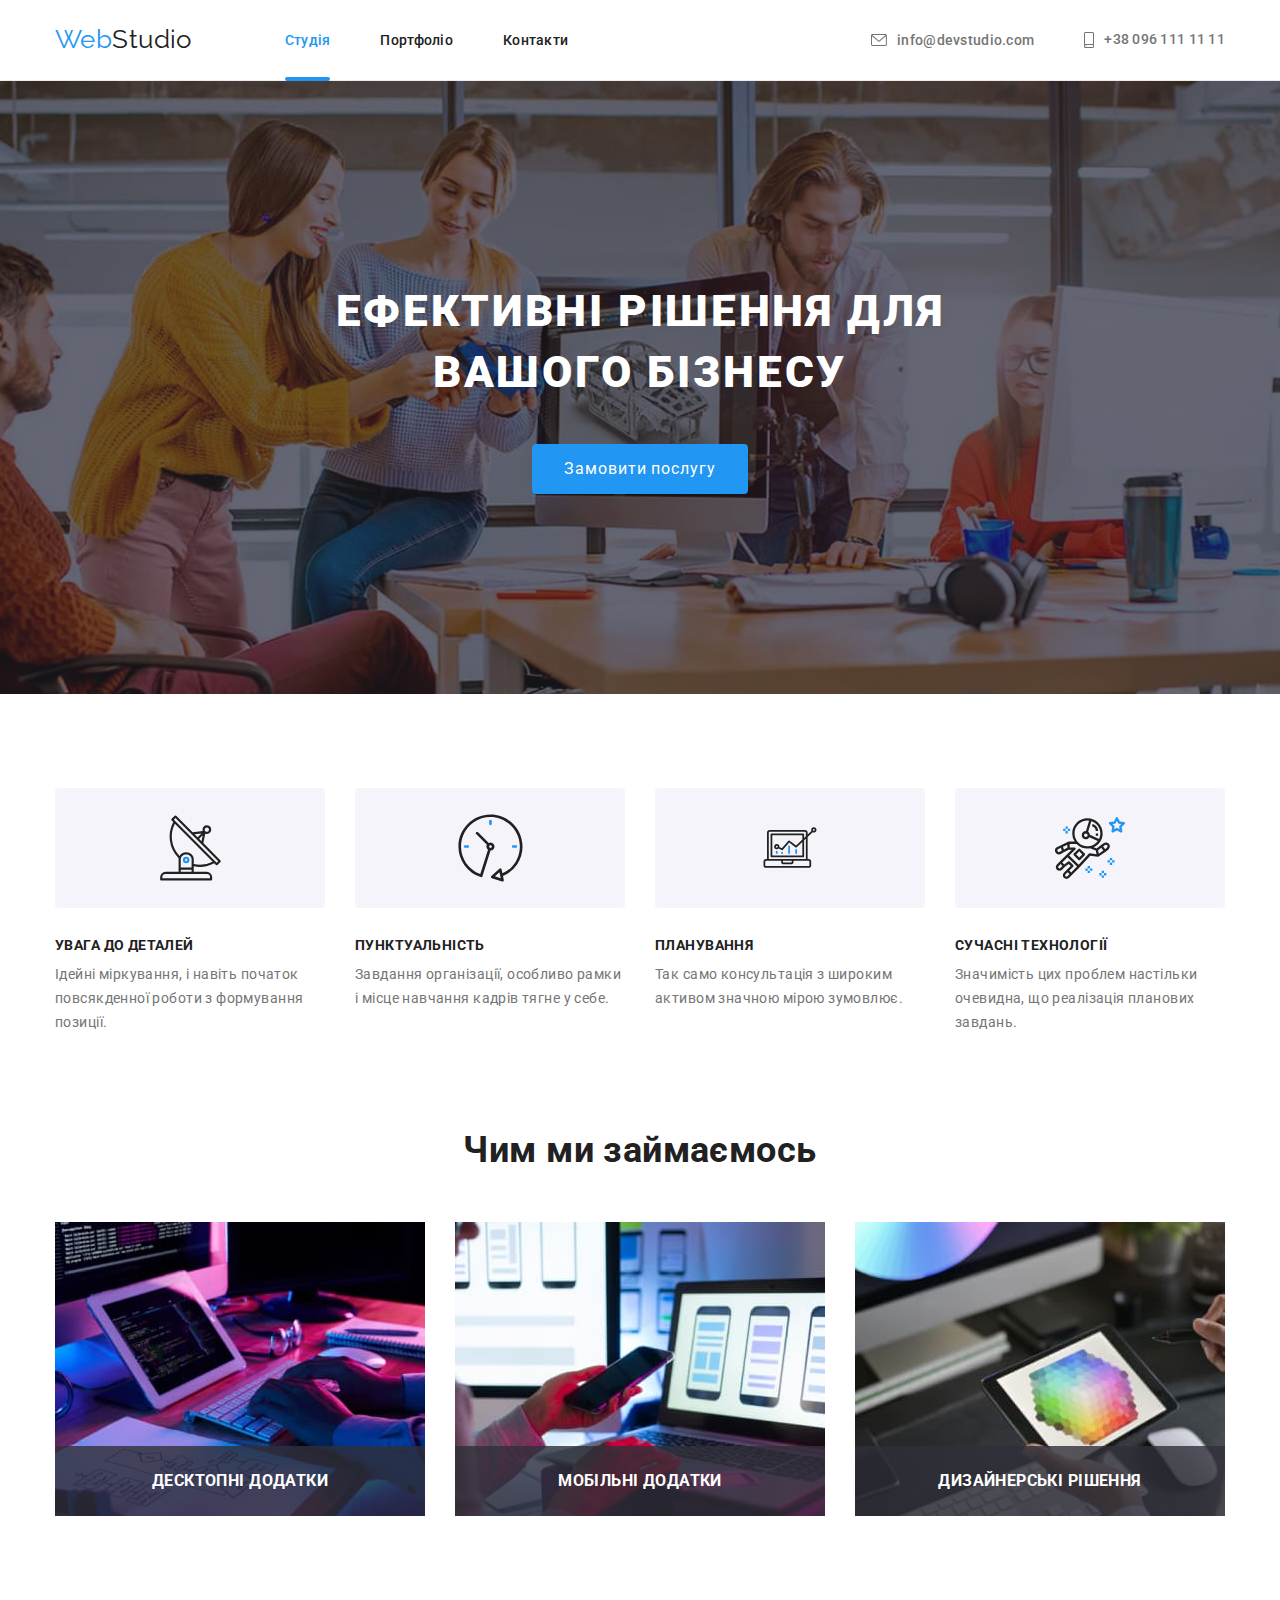
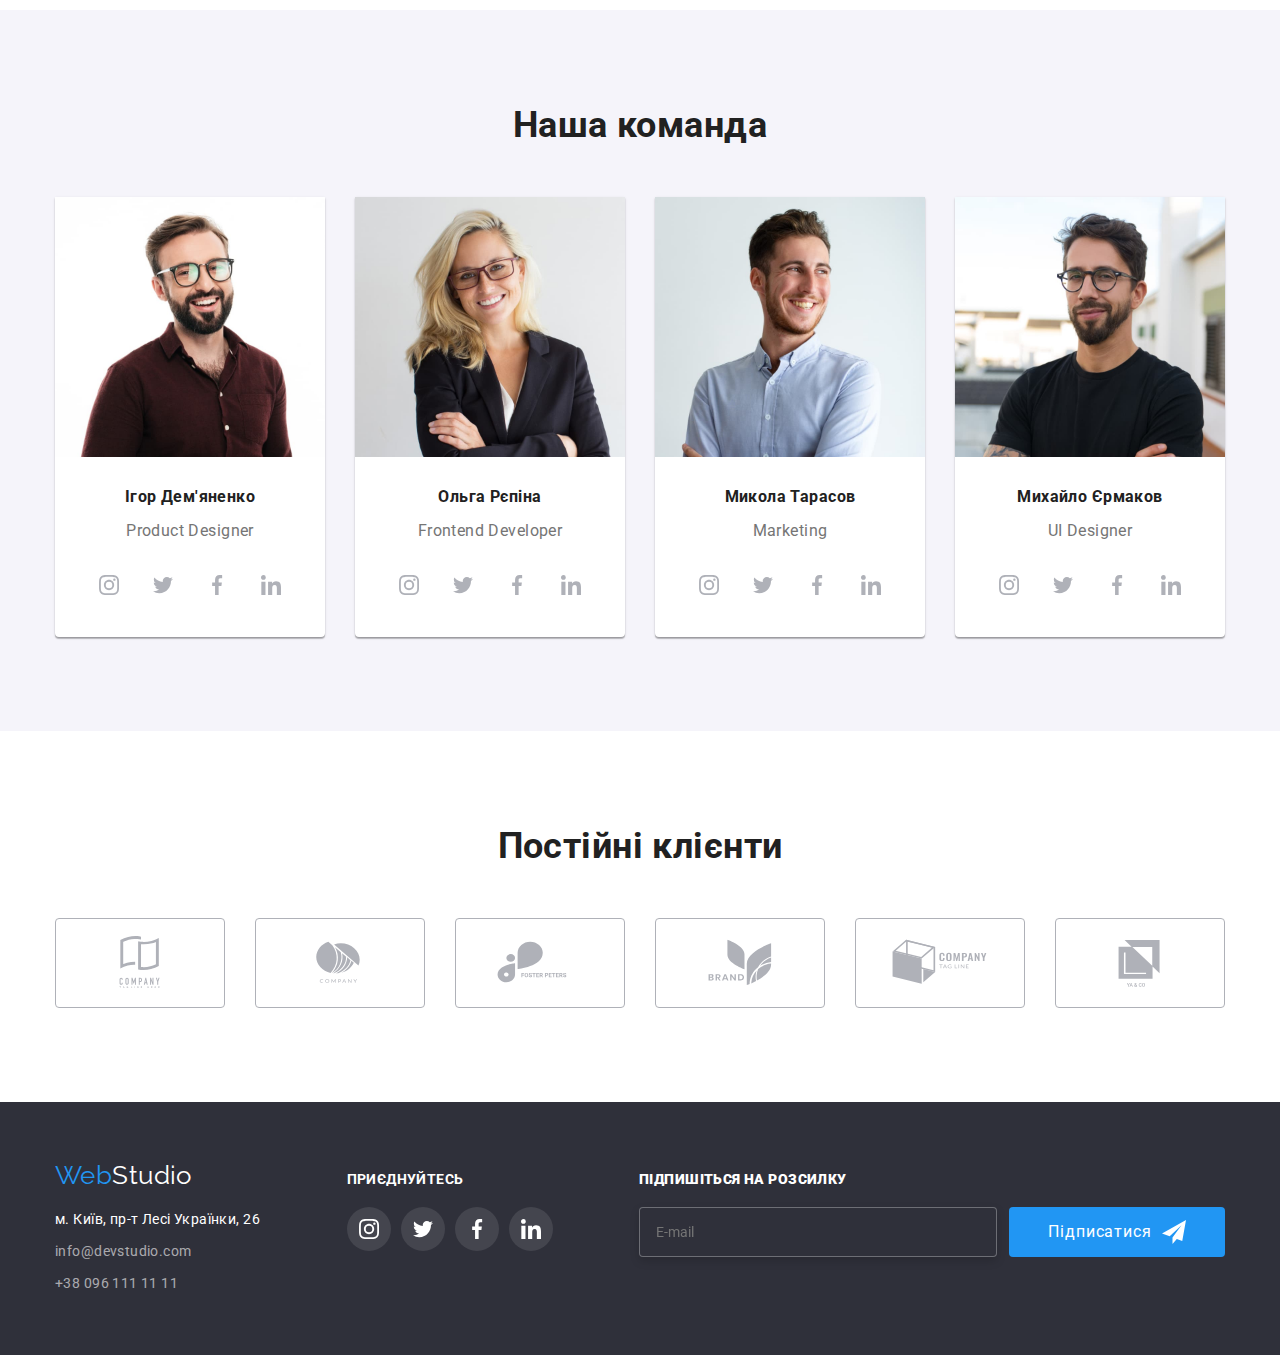
==== index.html @ 9da2e952 "Initial commit" ====
<!DOCTYPE html>
<html lang="uk">
  <head>
    <meta charset="UTF-8" />
    <meta http-equiv="X-UA-Compatible" content="IE=edge" />
    <meta name="viewport" content="width=device-width, initial-scale=1.0" />
    <title>WebStudio</title>
    <link
      rel="stylesheet"
      href="https://fonts.googleapis.com/css2?family=Raleway:wght@700&family=Roboto:wght@400;500;700;900&display=swap"
    />
    <link
      rel="stylesheet"
      href="https://cdnjs.cloudflare.com/ajax/libs/modern-normalize/1.0.0/modern-normalize.min.css"
    />
    <link rel="stylesheet" href="./css/styles.css" />
  </head>
  <body>
    <header>
      <div class="container header-container">
        <a class="link" href="/"><span>Web</span>Studio</a>
        <nav class="nav">
          <ul class="main-list">
            <li class="list-item"><a class="header-nav-link nav active" href="./index.html">Студія</a></li>
            <li class="list-item"><a class="header-nav-link " href="./portfolio.html">Портфоліо</a></li>
            <li class="list-item"><a class="header-nav-link" href="">Контакти</a></li>
          </ul>
        </nav>
        <ul class="list-address">
          <li class="list-item">
            <a class="icon-contacts" href="mailto:info@devstudio.com">
              <svg class=" icon-tap" width="16" height="12" >
              <use href="./images/icons.svg#envelope"></use></svg>info@devstudio.com
            </a>
          </li>
          <li class="list-item">
            <a class="icon-contacts" href="tel:+380961111111">
                <svg class="icon-tap" width="10" height="16">
                <use href="./images/icons.svg#smartphone">
                </use>
              </svg>+38 096 111 11 11</a>
          </li>
        </ul>
      </div>
    </header>
    <main>
      <!-- шапка cap-->
      <section class="hero section" >
        <div class="container">
          <h1 class="hero-cap">Ефективні рішення для вашого бізнесу</h1>
          <button class="buttom-cap" type="button" data-modal-open >Замовити послугу</button>
        </div> 
         
      </section>
      <!-- вміння skill-->
      <section class="section">
        <div class="container">
          <h2 hidden class="visually-hidden">вміння</h2>
          <ul class="skill">
            <li class="list-skill">
              <div class="skill-list">
                <svg class="skill-icon" width="65" height="70">
                 <use href="./images/icons.svg#antenna">
                 </use>
               </svg>
             </div>
              <h3>УВАГА ДО ДЕТАЛЕЙ</h3>
              <p>Ідейні міркування, і навіть початок повсякденної роботи з формування позиції.</p>
            </li>
            <li class="list-skill">
              <div class="skill-list"><svg class="skill-icon" width="67" height="70">
                <use href="./images/icons.svg#clock">
                </use>
              </svg></div>
              <h3>ПУНКТУАЛЬНІСТЬ</h3>
              <p>Завдання організації, особливо рамки і місце навчання кадрів тягне у себе.</p>
            </li>
            <li class="list-skill">
              <div class="skill-list"><svg class="skill-icon" width="70" height="53">
                <use href="./images/icons.svg#diagram">
                </use>
              </svg></div>
              <h3>ПЛАНУВАННЯ</h3>
              <p>Так само консультація з широким активом значною мірою зумовлює.</p>
            </li>
            <li class="list-skill">
              <div class="skill-list"><svg class="skill-icon" width="70" height="70">
                <use href="./images/icons.svg#astronaut">
                </use>
              </svg></div>
              <h3>СУЧАСНІ ТЕХНОЛОГІЇ</h3>

              <p>Значимість цих проблем настільки очевидна, що реалізація планових завдань.</p>
            </li>
          </ul>
        </div>
      </section>
      <!-- Чим ми займаємось work-->
      <section class="section-work section">
        <div class="container">
          <h2 class="section-title">Чим ми займаємось</h2>
          <ul class="list-work">
            <li class="list-item">
              <div class="rute">
                <img class="img"
               src="./images/about-us/image-2.jpg" 
               width="370" height="294" 
               alt="Робочий стіл" />
              <div class="name">
                <h3>Десктопні Додатки</h3>
              </div>
              </div>
            </li>
            <li class="list-item">
              <div class="rute">
                <img class="img" 
                src="./images/about-us/image-1.jpg" 
                width="370" height="294" 
                alt="Створення макету за ноутбуком" />
                <div class="name">
                  <h3>мобільні Додатки</h3>
                </div>
              </div>
            </li>
            <li class="list-item">
              <div class="rute">
               <img
                class="img"
                src="./images/about-us/image-3.jpg"
                width="370"
                height="294"
                alt="Малювання на планшеті"
               />
              <div class="name">
                <h3>дизайнерські рішення</h3>
              </div>
              </div>
            </li>
          </ul>
        </div>
      </section>
      <!-- команда igor olga mikola mikhailo-->
      <section class="section-team section">
        <div class="container">
          <h2 class="section-title">Наша команда</h2>
          <ul class="list-team">
            <li class="list-name">
              <img class="img" src="./images/team/image-4.jpg" width="270" height="260" alt="продукт дизайнер" />
              <h3>Ігор Дем'яненко</h3>
              <p>Product Designer</p>
              <ul class="social-team">
                <li class="social-item">
                  <a class="social-link" href="https://instagram.com/" target="_blank" rel="noopener noreferrer" aria-label="instagram">
                    <svg class="social-icon" width="20" height="20">
                      <use href="./images/icons.svg#instagram">
                      </use>
                   </svg>
                </a>
               </li>
               <li class="social-item">
                  <a  class="social-link" href="https://twitter.com/" target="_blank" rel="noopener noreferrer" aria-label="twitter">
                    <svg class="social-icon" width="20" height="20">
                      <use href="./images/icons.svg#twitter">
                      </use>
                   </svg>
                </a>
               </li>
               <li class="social-item">
                  <a  class="social-link" href="https://www.facebook.com/" target="_blank" rel="noopener noreferrer" aria-label="facebook">
                    <svg class="social-icon" width="20" height="20">
                      <use href="./images/icons.svg#facebook">
                      </use>
                   </svg>
                </a>
               </li>
               <li class="social-item">
                  <a  class="social-link" href="https://www.linkedin.com/" target="_blank" rel="noopener noreferrer" aria-label="linkedin">
                    <svg class="social-icon" width="20" height="20">
                      <use href="./images/icons.svg#linkedin">
                      </use>
                   </svg>
                </a>
               </li> 
              </ul>
            </li>
            <li class="list-name">
              <img class="img" src="./images/team/image-5.jpg" width="270" height="260" alt="програміст" />
              <h3>Ольга Рєпіна</h3>
              <p>Frontend Developer</p>
              <ul class="social-team">
                <li class="social-item">
                  <a class="social-link" href="https://instagram.com/" target="_blank" rel="noopener noreferrer" aria-label="instagram">
                    <svg class="social-icon" width="20" height="20">
                      <use href="./images/icons.svg#instagram">
                      </use>
                   </svg>
                </a>
               </li>
               <li class="social-item">
                  <a  class="social-link" href="https://twitter.com/" target="_blank" rel="noopener noreferrer" aria-label="instagram">
                    <svg class="social-icon" width="20" height="20">
                      <use href="./images/icons.svg#twitter">
                      </use>
                   </svg>
                </a>
               </li>
               <li class="social-item">
                  <a  class="social-link" href="https://www.facebook.com/" target="_blank" rel="noopener noreferrer" aria-label="instagram">
                    <svg class="social-icon" width="20" height="20">
                      <use href="./images/icons.svg#facebook">
                      </use>
                   </svg>
                </a>
               </li>
               <li class="social-item">
                  <a  class="social-link" href="https://www.linkedin.com/" target="_blank" rel="noopener noreferrer" aria-label="instagram">
                    <svg class="social-icon" width="20" height="20">
                      <use href="./images/icons.svg#linkedin">
                      </use>
                   </svg>
                </a>
               </li> 
              </ul>
            </li>
            <li class="list-name">
              <img class="img" src="./images/team/image-6.jpg" width="270" height="260" alt="маркетолог" />
              <h3>Микола Тарасов</h3>
              <p>Marketing</p>
              <ul class="social-team">
                <li class="social-item">
                  <a class="social-link" href="https://instagram.com/" target="_blank" rel="noopener noreferrer" aria-label="instagram">
                    <svg class="social-icon" width="20" height="20">
                      <use href="./images/icons.svg#instagram">
                      </use>
                   </svg>
                </a>
               </li>
               <li class="social-item">
                  <a  class="social-link" href="https://twitter.com/" target="_blank" rel="noopener noreferrer" aria-label="instagram">
                    <svg class="social-icon" width="20" height="20">
                      <use href="./images/icons.svg#twitter">
                      </use>
                   </svg>
                </a>
               </li>
               <li class="social-item">
                  <a  class="social-link" href="https://www.facebook.com/" target="_blank" rel="noopener noreferrer" aria-label="instagram">
                    <svg class="social-icon" width="20" height="20">
                      <use href="./images/icons.svg#facebook">
                      </use>
                   </svg>
                </a>
               </li>
               <li class="social-item">
                  <a  class="social-link" href="https://www.linkedin.com/" target="_blank" rel="noopener noreferrer" aria-label="instagram">
                    <svg class="social-icon" width="20" height="20">
                      <use href="./images/icons.svg#linkedin">
                      </use>
                   </svg>
                </a>
               </li> 
              </ul>
            </li>
            <li class="list-name">
              <img class="img" src="./images/team/image-7.jpg" width="270" height="260" alt="дизайнер" />
              <h3>Михайло Єрмаков</h3>
              <p>UI Designer</p>
              <ul class="social-team">
                <li class="social-item">
                  <a class="social-link" href="https://instagram.com/" target="_blank" rel="noopener noreferrer" aria-label="instagram">
                    <svg class="social-icon" width="20" height="20">
                      <use href="./images/icons.svg#instagram">
                      </use>
                   </svg>
                </a>
               </li>
               <li class="social-item">
                  <a  class="social-link" href="https://twitter.com/" target="_blank" rel="noopener noreferrer" aria-label="instagram">
                    <svg class="social-icon" width="20" height="20">
                      <use href="./images/icons.svg#twitter">
                      </use>
                   </svg>
                </a>
               </li>
               <li class="social-item">
                  <a  class="social-link" href="https://www.facebook.com/" target="_blank" rel="noopener noreferrer" aria-label="instagram">
                    <svg class="social-icon" width="20" height="20">
                      <use href="./images/icons.svg#facebook">
                      </use>
                   </svg>
                </a>
               </li>
               <li class="social-item">
                  <a class="social-link" href="https://www.linkedin.com/" target="_blank" rel="noopener noreferrer" aria-label="instagram">
                    <svg class="social-icon" width="20" height="20">
                      <use href="./images/icons.svg#linkedin">
                      </use>
                   </svg>
                </a>
               </li> 
              </ul>
            </li>
          </ul>
        </div>
      </section>
      <!-- постійні клієнти-->
      <section class="clients section">
        <div class="container ">
          <h2 class="section-title">Постійні клієнти</h2>
          <ul class="clients-item">
            <li class="clients-list">
              <a class="clients-link" href="" target="_blank" rel="noopener noreferrer" aria-label="">
                <svg class="clients-icon" width="120" height="60">
                <use  href="./images/icons.svg#logo-1">
                </use>
              </svg></a>
          </li>
            <li class="clients-list">
              <a class="clients-link " href="" target="_blank" rel="noopener noreferrer" aria-label="">
                <svg class="clients-icon" width="120" height="60">
                <use href="./images/icons.svg#logo-2">
                </use>
              </svg></a>
                  </li>
            <li class="clients-list">
              <a class="clients-link" href="" target="_blank" rel="noopener noreferrer" aria-label="">
                <svg class="clients-icon" width="120" height="60">
                <use href="./images/icons.svg#logo-3">
                </use>
              </svg></a>
                  </li>
            <li class="clients-list">
              <a class="clients-link" href="" target="_blank" rel="noopener noreferrer" aria-label="">
                <svg class="clients-icon" width="120" height="60">
                <use href="./images/icons.svg#logo-4">
                </use>
              </svg></a>
                  </li>
            <li class="clients-list">
              <a class="clients-link" href="" target="_blank" rel="noopener noreferrer" aria-label="">
                <svg class="clients-icon" width="120" height="60">
                <use href="./images/icons.svg#logo-5">
                </use>
              </svg></a>
                  </li>
            <li class="clients-list">
              <a class="clients-link" href="" target="_blank" rel="noopener noreferrer" aria-label="">
                <svg class="clients-icon" width="120" height="60">
                      <use href="./images/icons.svg#logo-6">
                      </use>
                   </svg>
                </a>
                  </li>
          </ul>
        </div>
      </section>
    </main>
    <footer class="footer">
      <div class="container">
        <div class="footer-container">
        <div>
        <a href="./index.html"><span>Web</span>Studio</a>
        <address class="link-address">
          <div class="socaial-footer">
          <ul class="list-contacts"><!--webstudio-->
            <li class="list-item">
              <a class="link" href="https://goo.gl/maps/d5CcS2hFM6yTFQRFA" target="_blank" rel="noopener no referre">
                м. Київ, пр-т Лесі Українки, 26
              </a>
            </li>
            <li class="list-item">
              <a class="link-address" href="mailto:info@devstudio.com">info@devstudio.com</a>
            </li>
            <li class="list-item">
              <a class="link-address" href="tel:+380961111111">+38 096 111 11 11</a>
            </li>
          </ul>
          </div>
        </address>
      </div>
      <div>
       <h2>приєднуйтесь</h2>
      <div class="socaial-footer">
        <ul class="social-footer">
          <li class="social-item">
            <a class="footer-link" href="https://instagram.com/" target="_blank" rel="noopener noreferrer"
              aria-label="instagram">
              <svg class="social-icon" width="20" height="20">
                <use href="./images/icons.svg#instagram">
                </use>
              </svg>
            </a>
          </li>
          <li class="social-item">
            <a class="footer-link" href="https://twitter.com/" target="_blank" rel="noopener noreferrer" aria-label="twitter">
              <svg class="social-icon" width="20" height="20">
                <use href="./images/icons.svg#twitter">
                </use>
              </svg>
            </a>
          </li>
          <li class="social-item">
            <a class="footer-link" href="https://www.facebook.com/" target="_blank" rel="noopener noreferrer"
              aria-label="facebook">
              <svg class="social-icon" width="20" height="20">
                <use href="./images/icons.svg#facebook">
                </use>
              </svg>
            </a>
          </li>
          <li class="social-item">
            <a class="footer-link" href="https://www.linkedin.com/" target="_blank" rel="noopener noreferrer"
              aria-label="linkedin">
              <svg class="social-icon" width="20" height="20">
                <use href="./images/icons.svg#linkedin">
                </use>
              </svg>
            </a>
          </li>
        </ul>
      </div>
    </div>
    <div>
      
      <form name="form" autocomplete="on" >
        <label  class="footer-email" for="footer-email">
          <strong>Підпишіться на розсилку</strong>
        </label>
        <div class="add-email">
              <input class="footer-label" type="email" name="email" id="footer-email" placeholder="E-mail"  />

          <div>
            <button class="tg-btn" type="submit">Підписатися
              <svg class="" width="24" height="24">
                <use href="./images/icons.svg#icon-telegram">
                </use>
              </svg>
            </button>
          </div>
        </div>
      </form>
    
    </div>
        </div>
      </div>
 </footer>

  <!-- модальне вікно  -->


<div class="backdrop is-hidden" data-modal>
  <div class="modal ">
    <button class="btn-close" type="button" data-modal-close>
      <svg width="11" height="11">
        <use href="./images/icons.svg#icon-x "></use>
      </svg>
    </button>
    <form class="reg-form" name="reg-form" autocomplete="off" >
      <strong class="strong-title">Залиште свої дані, ми вам передзвонимо</strong>
        <div class="label-contacts">
          <label for="name">
            <span class="strong-list">Iмʼя</span>
          </label>
          <input class="input" type="text" id="name" name="user-name">
          <svg class="form-icon" width="18" height="18">
            <use href="./images/icons.svg#icon-name">
            </use>
          </svg>
        </div>
        <div class="label-contacts">
          <label for="tel">
            <span class="strong-list">Телефон</span>
          </label>
          <input class="input" type="tel" id="tel" name="user-tel">
          <svg class="form-icon" width="18" height="18">
            <use href="./images/icons.svg#icon-phone">
            </use>
          </svg>
        </div>
        <div class="label-contacts">
          <label for="email">
            <span class="strong-list">Пошта</span>
          </label>
          <div class="form-contacts">
          </div>
          <input class="input" type="email" id="email" name="user-email">
          <svg class="form-icon" width="18" height="18">
            <use href="./images/icons.svg#icon-mail">
            </use>
          </svg>
        </div>
        <div class="label-contacts textarea-contacts ">
          <label for="comment">
            <span class="strong-list">Коментар</span>
          </label>
          <textarea class="textarea" name="comment " id="comment" cols="30" rows="10"
            placeholder="Введіть текст"></textarea>
        </div>
      <label class="licence">
        <input class="aggre-licence visually-hidden " type="checkbox" name="licence">
          <svg class="icon-licence" width="16" height="15">
            <use class="icon-unchecked" href="./images/icons.svg#icon-unchecked"></use>
            <use class="icon-checked" href="./images/icons.svg#icon-checked"></use>
          </svg>
        <strong class="strong-licence">
          Погоджуюся з розсилкою та приймаю
          <a class="link" href="" rel="_blank">Умови договору</a>
        </strong>
      </label>

      <div class="send-btn">
        <button class="modal-btn" type="submit">Відправити</button>
      </div>

    </form>
  </div>
</div>
 <script src="./js/modal.js"></script>
</body>
</html>
---- css/styles.css ----
:root {
  --text: #212121;
  --background: #ffffff;
  --color-p: #757575;
  --color-but: #2196f3;
  --color-but: #2196f3;
  --active-but: #188ce8;
  --icon-color: #afb1b8;
  --bg-svg: #F5F4FA;
  --bg-color-90:rgba(33, 150, 243, 90%);
  --bg-backdrop:#0000001A;
  --timing-function: cubic-bezier(0.4, 0, 0.2, 1);
  --input-border:#21212133;
  --color-textarea:rgba(117, 117, 117, 0.5);

}
body {
  color: var(--text);
  background-color: var(--background);
  font-family: "roboto";
  letter-spacing: 0.03em;
  font-size: 14px;
}
.visually-hidden {
  position: absolute;
  width: 1px;
  height: 1px;
  margin: -1px;
  border: 0;
  padding: 0;
  white-space: nowrap;
  clip-path: inset(100%);
  clip: rect(0 0 0 0);
  overflow: hidden;
}
header {
  border-bottom: 1px solid #ececec;
}
.header-container {
  display: flex;
  align-items: center;
}
.header-nav-link {
  display: block;
  padding-top: 28px;
  padding-bottom: 28px;
  
}
span {
  color: var(--color-but);
}
img {
  display: block;
  max-width: 100%;
  height: auto;
}
ul {
  list-style-type: none;
  margin: 0;
  padding: 0;
}
a {
  text-decoration: none;
}
p {
  color: var(--color-p);
}
h1,
h2,
h3,
h4,
h5,
h6,
p {
  margin: 0;
}
.footer {
  background-color: #2f303a;
  color: var(--background);
  padding-top: 60px;
  padding-bottom: 60px;
}
.footer h2 {
  font-weight: 700;
  font-style: normal;
  font-size: 14px;
  line-height: 16px;
  letter-spacing: 0.03em;
  text-transform: uppercase;
  margin-bottom: 20px;
}
footer [href="./index.html"] {
  display: block;
  color: var(--background);
  font-size: 26px;
  line-height: 1;
  font-family: "raleway";
  margin-bottom: 20px;
}
footer [href="mailto:info@devstudio.com"],
[href="tel:+380961111111"] {
  font-style: normal;
  line-height: 1.7;
  color: #ffffff99;
  transition-timing-function: var(--timing-function);
  transition-duration: 250ms;
  transition-property: color;
}
footer [href="https://goo.gl/maps/d5CcS2hFM6yTFQRFA"]
{
  font-style: normal;
  line-height: 1.7;
  color: var(--background);
}
.footer-link {
  display: flex;
  fill: var(--background);
  width: 44px;
  height: 44px;
  border-radius: 50%;
  align-items: center;
  justify-content: center;
  background-color: rgba(255, 255, 255, 0.1);;
  transition-property:  background-color;
  transition-duration:  250ms; 
  transition-timing-function: var(--timing-function);   
}
ul .footer-link:hover,
ul .footer-link:focus {
  fill: var(--background);
  background-color: var(--color-but)
}
.social-footer {
  display: flex;
  gap: 10px;
}

.footer-container {
  display: flex;
  align-items: baseline;
justify-content: space-between;}
.socaial-footer {
  display: flex;
  gap: 70px;
}
.list-contacts{
  display: flex;
  flex-direction: column;
  gap: 8px;
}
.section {
  padding-top: 94px;
  padding-bottom: 94px;
}
.products {
  padding-top: 0;
  display: flex;
  align-items: center;
  justify-content: center;
  flex-wrap: wrap;
  gap: 30px;
}

.list-products {
  display: inline-block;
  transition-property:  box-shadow ;
  transition-duration: 250ms ;
  transition-timing-function: var(--timing-function);
}
.products h2 {
  font-size: 18px;
  line-height: 2;
  text-align: left;
  margin: 0 0px 4px 24px;
  letter-spacing: 0.06em;
  color: var(--text);
}
.products .list-products:hover,
.products .list-products:focus {
  box-shadow: 0px 1px 1px #0000001f, 0px 4px 4px #0000000f, 1px 4px 6px #00000029;
}
.section .list-produsct:hover{
 box-shadow: 0px 1px 1px #0000001f, 0px 4px 4px #0000000f, 1px 4px 6px #00000029;
}
.border p {
  font-size: 16px;
  line-height: 1.9;
  text-align: left;
  margin-left: 24px;
}
.products li {
  width: 370px;
  letter-spacing: 0.06em;
}

ul [href="mailto:info@devstudio.com"]:hover,
ul [href="mailto:info@devstudio.com"]:focus,
ul [href="tel:+380961111111"]:hover,
ul [href="tel:+380961111111"]:focus {
  color: var(--color-but);
}
.main-list a {
  color: var(--text);
  font-weight: 500;
  letter-spacing: 0.02em;
  transition-property: color;
  transition-duration: 250ms;
  transition-timing-function: var(--timing-function);
}
.main-list a:hover,
.main-list a:focus {
  color: var(--color-but);
}
.main-list {
  display: flex;
  gap: 50px;
}

.nav.active {
  color: var(--color-but);
}
.nav.active::after{
  content: '';
    display: block;
    width: 100%;
    height: 4px;
    background-color: var(--color-but);
    position: absolute;
    bottom: -5px;
    right: 0;
    border-radius: 2px;
}
.nav {
  margin-right: auto;
}

.list-address {
  display: flex;
  align-items: center;
  gap: 50px;
}
.list-address a {
  color: var(--color-p);
  letter-spacing: 0.02em;
  padding-top: 28px;
  padding-bottom: 28px;
  font-weight: 500;
}

.icon-contacts {
  display: flex;
  align-items: center;
  gap: 10px;
  fill: var(--color-p);
  transition-property: color;
  transition-duration: 250ms ;
  transition-timing-function: var(--timing-function);
}
.icon-contacts:hover .icon-tap,
.icon-contacts:focus .icon-tap {
  fill: var(--color-but);
}
.icon-tap{
  transition-property: color;
  transition-duration: 250ms ;
  transition-timing-function: var(--timing-function);
}
.icon-tap:hover,
.icon-tap:focus {
  fill: var(--color-but);
}
.list-item{
  justify-content: center;
position: relative;
   
}
.list-buttoms {
  display: flex;
  justify-content: center;
  gap: 8px;
  margin-bottom: 50px;
}
[href="/"] {
  color: var(--text);
  font-size: 26px;
  line-height: 1.2;
  font-family: "raleway";
  margin-right: 93px;
}
.hero {
  background-color: #2f303a;
  padding: 200px 0;
   background-image: linear-gradient(to right, rgba(47, 48, 58, 0.4) 0%, rgba(47, 48, 58, 0.4) 100%), url(../images/bg-img.jpg);
  background-repeat: no-repeat;
  background-position: center ;
  background-size: cover ;
  max-width: 1600px;
  margin: 0 auto ;
}
.hero-cap {
  color: var(--background);
  font-weight: 900;
  font-size: 44px;
  line-height: 1.4;
  text-align: center;
  letter-spacing: 0.06em;
  text-transform: uppercase;
  margin-bottom: 40px;
  width: 696px;
  margin-left: auto;
  margin-right: auto;
}

.buttom-cap {
  color: var(--background);
  font-size: 16px;
  width: 216px;
  height: 50px;
  background-color: var(--color-but);
  border-radius: 4px;
  border: 0;
  letter-spacing: 0.06em;
  margin: 0 auto;
  display: block;
  cursor: pointer;
}
.buttom-cap:active {
  background-color: var(--active-but);
}
.skill {
  display: flex;
  gap: 30px;
}
.skill h2 {
  left: 617px;
  font-size: 36px;
  line-height: 1.2;
  text-align: center;
}
.skill li {
  width: 270px;
  display: inline-block;
  gap: 10px;
}
.skill h3 {
  line-height: 1.1;
  font-size: 14px;
  margin-bottom: 10px;
}
.skill p {
  line-height: 1.7;
}
.skill-item{
  display: flex;
  gap: 30px;
}
.skill-icon{
background-color: var(--bg-svg);
}
.skill-list{
  display: flex;
  background-color: var(--bg-svg);
  height: 120px;
  align-items: center;
  justify-content: center;
  border-radius: 4px;
  margin-bottom: 30px;

}
.section-title {
  font-size: 36px;
  line-height: 1.2;
  text-align: center;
  color: var(--text);
  margin-bottom: 50px;
}
.section-work {
  padding-top: 0;
}
.list-work {
  display: flex;
  gap: 30px;
}

.section-team {
  background-color: #f5f4fa;
}
.list-team {
  display: flex;
  gap: 30px;
}
.section-team h3 {
  font-size: 16px;
  line-height: 1.2;
  text-align: center;
  padding-top: 30px;
  margin-bottom: 10px;
}
.section-team p {
  font-size: 16px;
  line-height: 1.9;
  text-align: center;
  margin-bottom: 16px;
}
.social-team {
  display: flex;
  gap: 10px;
  justify-content: center;
  padding-bottom: 30px;
}
.social-link {
  display: flex;
  fill: var(--icon-color);
  width: 44px;
  height: 44px;
  border-radius: 50%;
  align-items: center;
  justify-content: center;
  background-color: rgba(255, 255, 255, 0.1);;
  transition-property: fill, background-color;
  transition-duration: 250ms;
  transition-timing-function: var(--timing-function);
}

 ul .social-link:hover,
 ul .social-link:focus{
  fill: var(--background);
  background-color: var(--color-but);
}

.list-buttoms [type="button"] {
  height: 38px;
  background-color: #f5f4fa;
  border-radius: 4px;
  border: 0;
  font-size: 16px;
  padding: 6px 22px;
  cursor: pointer;
  transition-property: color, background-color, box-shadow ;
  transition-duration: 250ms;
  transition-timing-function: var(--timing-function);
}
.list-buttoms [type="button"]:hover,
.list-buttoms [type="button"]:focus {
  background-color: var(--active-but);
  color: var(--background);
  box-shadow: 0px 3px 1px #0000001a, 0px 1px 2px #00000014, 0px 2px 2px #0000001f;
}

.border {
  border-right-color: rgb(238, 238, 238);
  border-right-style: solid;
  border-right-width: 1px;
  border-bottom-color: rgb(238, 238, 238);
  border-bottom-style: solid;
  border-bottom-width: 1px;
  border-left-color: rgb(238, 238, 238);
  border-left-style: solid;
  border-left-width: 1px;
  padding-top: 30px;
  padding-bottom: 20px;
}
.list-team > li {
  background-color: var(--background);
  box-shadow: 0px 1px 3px #0000001f, 0px 1px 1px #00000024, 0px 2px 1px #00000033;
  border-radius: 0px 0px 4px 4px;
}
.link-address {
  display: flex;
}
.container {
  width: 1200px;
  margin: 0 auto;
  padding: 0 15px 0 15px;
}
.clients-item{
  display: flex;
  justify-content: center;
  gap: 30px;
}
.clients-list{
  width: 170px;
  height: 90px;
}
.clients h2{
  color: var(--text);
}


.clients-link {
 display: flex;
 border: 1px solid #AFB1B8;
 border-radius: 4px;
 align-items: center;
 justify-content: center;
 width: 100%;
 height: 100% ;
 color: var(--icon-color);
 transition-duration: 250ms;
  transition-property:  border;
  transition-timing-function: var(--timing-function);
}
.clients-link:hover,
.clients-link:focus{
  border-color: var(--color-but);
}
ul .clients-link:hover .clients-icon,
ul .clients-link:focus .clients-icon{
fill: var(--color-but);
}
.clients-icon{
  fill: currentColor;
  transition-property: fill ;
  transition-duration: 250ms;
  transition-timing-function: var(--timing-function);
}

.backdrop {
  position: fixed;
  top: 0;
  left: 0;
  width: 100%;
  height: 100%;
  background-color: var(--bg-backdrop);
  transition-property: opacity, visibility;
  transition-duration: 250ms;
  transition-timing-function: var(--timing-function);
}
.backdrop.is-hidden{
opacity: 0;
pointer-events: none;
visibility: hidden ;
}
.modal{
  padding: 40px 41px;
  position: absolute;
  top: 50%;
  left: 50%;
  width:  528px; 
  transform: translate(-50%, -50%) ;
  transition-property: opacity, visibility;
  background-color: var(--background);
  box-shadow: 0px 1px 3px rgba(0, 0, 0, 0.12), 0px 1px 1px rgba(0, 0, 0, 0.14), 0px 2px 1px rgba(0, 0, 0, 0.2);
  border-radius: 4px;
}

.backdrop [type="button"]{
  position: absolute;
  top: 8px;
  right: 8px;
  width: 30px;
  height: 30px;
  border: 1px solid rgba(0, 0, 0, 0.1);
  border-radius: 50%;
  padding: 0;
  display: flex;
  align-items: center;
  justify-content: center;
  background-color: var(--background);
  cursor: pointer;
  
}
.rute {
  position: relative;
}
.name {
  display: flex;
  align-items: center;
  justify-content: center;
  position: absolute;
  bottom: 0;
  right: 0;
  color: var(--background);
  background-color: rgba(47, 48, 58, 0.8);
  width: 100%;
  height: 70px;
  text-transform: uppercase;
}
.team-thumb{
  position: relative;
  overflow: hidden;
}
.overlay{
  transform: translateY(100%); 
  display: flex;
  align-items: center;
  justify-content: center;
  position: absolute;
  top: 0;
  left: 0; 
  background-color: var(--bg-color-90);
  width: 100%;
  height: 100%;
  padding: 63px 24px;
  letter-spacing: 0.03em;
  font-size: 18px;
  transition-property: transform;
  transition-duration: 250ms ;
  transition-timing-function: var(--timing-function);
}
.overlay-desc{
 letter-spacing: 0.03em;
 font-size: 18px;
 color: var(--background);
 line-height: calc(28/18);
}
li:hover .overlay{
 transform: translateY(0);
}
.add-email {
  display: flex;
  align-items: center;
  gap: 12px;
}
.tg-btn{
  color: var(--background);
  font-size: 16px;
  width: 216px;
  height: 50px;
  background-color: var(--color-but);
  border-radius: 4px;
  border: 0;
  letter-spacing: 0.06em;
  margin: 0 auto;
  display: flex;
  align-items: center;
  justify-content: center;
  cursor: pointer;
  gap: 10px;
}
textarea{
  display: block;
  resize: none;
width: 100%;
height: 120px;
padding: 12px 16px;
cursor: pointer;
outline: transparent;
 border-radius: 4px;
border: 1px solid var(--input-border);
transition: border-color 250ms var(--timing-function);
}
.textarea::placeholder{
  color: var(--color-textarea);
  font-size: 12px;
}
.textarea:focus{
border: 1px solid var(--color-but);}

.form-contacts{
  margin-bottom:4px;
}
.label-contacts{
  position: relative;
  margin-bottom: 10px;
}
.textarea-contacts{
  margin-bottom: 20px;
}
.input{
  position: relative;
  width: 100%;
  height: 40px;
  border: 1px solid var(--input-border);
  border-radius: 4px;
  cursor: pointer;
  padding-left: 42px;
  outline: transparent;
  transition: border-color 250ms  var(--timing-function);
}

.input:focus + .form-icon{
fill: var(--color-but);
}

.input:focus{
border: 1px solid var(--color-but);
}

.strong-list{
  display: flex;
  margin-bottom: 4px;
  font-size: 12px;
  letter-spacing: 0.01em;
  color: var(--color-p);
  font-weight: 400;
  line-height:calc(14/12);
}
.strong-title{
  display: flex;
  justify-content: center;
  font-size: 20px;
  line-height: calc(23 /20);
  margin-bottom: 12px;
}
.footer-label{
  cursor: pointer;
  outline: transparent;
  width: 358px;
  height: 50px;
  padding-left: 16px;
  background-color: #2F303A;
  color: var(--background);
  border: 1px solid rgba(255, 255, 255, 0.3);
  filter: drop-shadow(0px 4px 4px rgba(0, 0, 0, 0.15));
  border-radius: 4px;
  transition: border-color 250ms var(--timing-function);
}

.footer-label:focus {
  border: 1px solid var(--color-but);
}
.modal-btn{
  margin-top: 30px;
  color: var(--background);
  font-size: 16px;
  width: 216px;
  height: 50px;
  background-color: var(--color-but);
  border-radius: 4px;
  border: 0;
  letter-spacing: 0.06em;
  margin: 0 auto;
  display: flex;
  align-items: center;
  justify-content: center;
  cursor: pointer;
}

.btn-close{
  transition-duration: 250ms;
    transition-timing-function: var(--timing-function);
    transition-property: fill;
}
.btn-close:hover,
.btn-close:focus {
  fill: var(--color-but);
}
.comment{
  margin-bottom: 20px;
}
.aggre{
  margin-bottom: 30px;
}
.strong-licence{
  color: var(--color-p);
  line-height: calc(24/14);
  font-weight: 400;
  user-select: none;
}
.strong-licence a{
  text-decoration: underline;
  color: var(--color-but);
}
.form-icon{
 position: absolute;
 bottom: 11px;
 left: 14px;
 transition: fill 250ms var(--timing-function);
}
.stoke{
  position: relative;
  margin-bottom: 10px;
}

.icon-unchecked{
opacity: 1;
}

.icon-checked{ 
  opacity: 0;
  transition: opacity 250ms var(--timing-function);
fill: var(--color-but);
}
.aggre-licence:checked + 
 .icon-licence .icon-checked  {
  background-color: var(--active-but);
  opacity:  1 ;
}
.icon-unchecked:focus,
.icon-checked:focus {
  fill: var(--color-but);
}
.aggre-licence:checked+
.icon-licence .icon-unchecked {
fill: var(--active-but);
}
.icon-licence:checked .icon-unchecked{
  background-color: var(--active-but);
}
.icon-licence:focus{
  fill: var(--active-but);
}

.form-icon:focus,
.form-icon:hover{
  border-color: var(--input-border);
} 
.licence{
    margin-bottom: 30px;
  display: flex;
  align-items: center;
  justify-content: center;
  gap: 9px;
}
.footer-email{
    display: inline-block;
   font-weight: 700;
    font-style: normal;
    font-size: 14px;
    line-height: 16px;
    letter-spacing: 0.03em;
    text-transform: uppercase;
    margin-bottom: 20px;
}
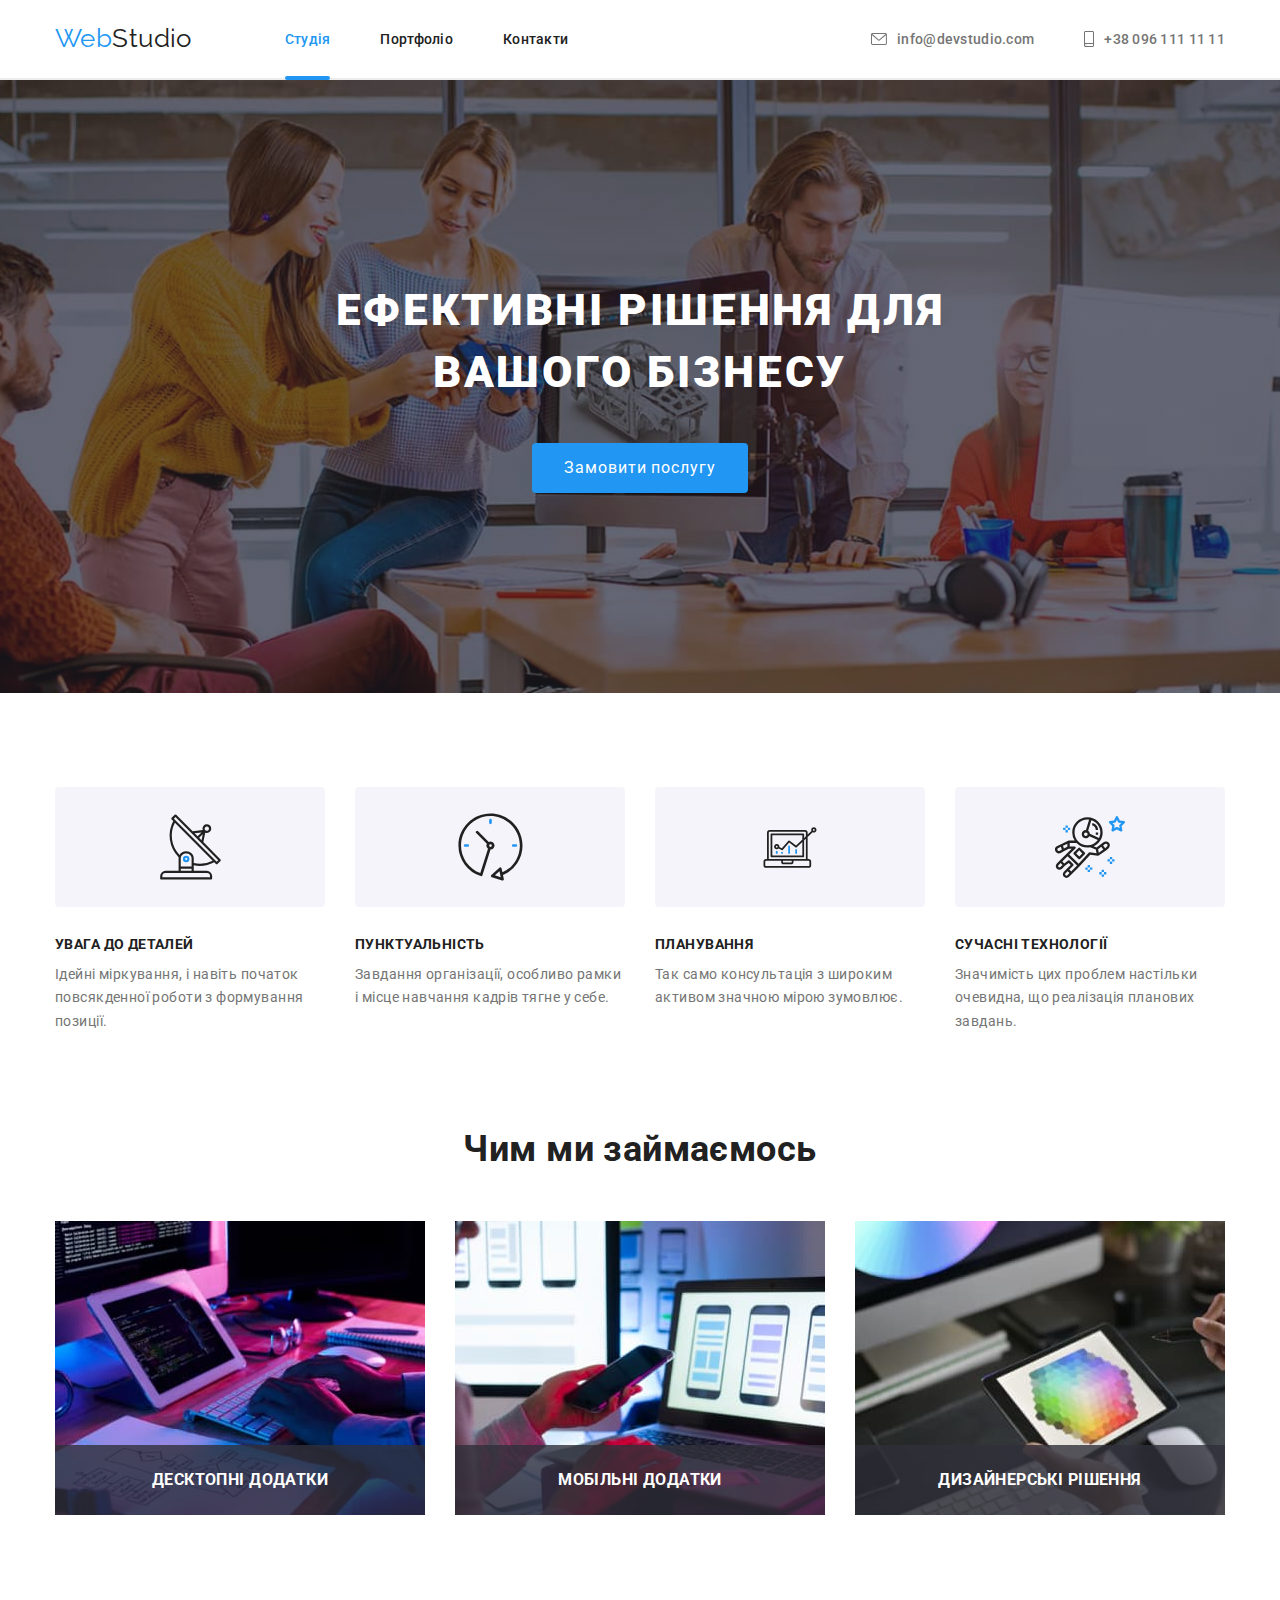
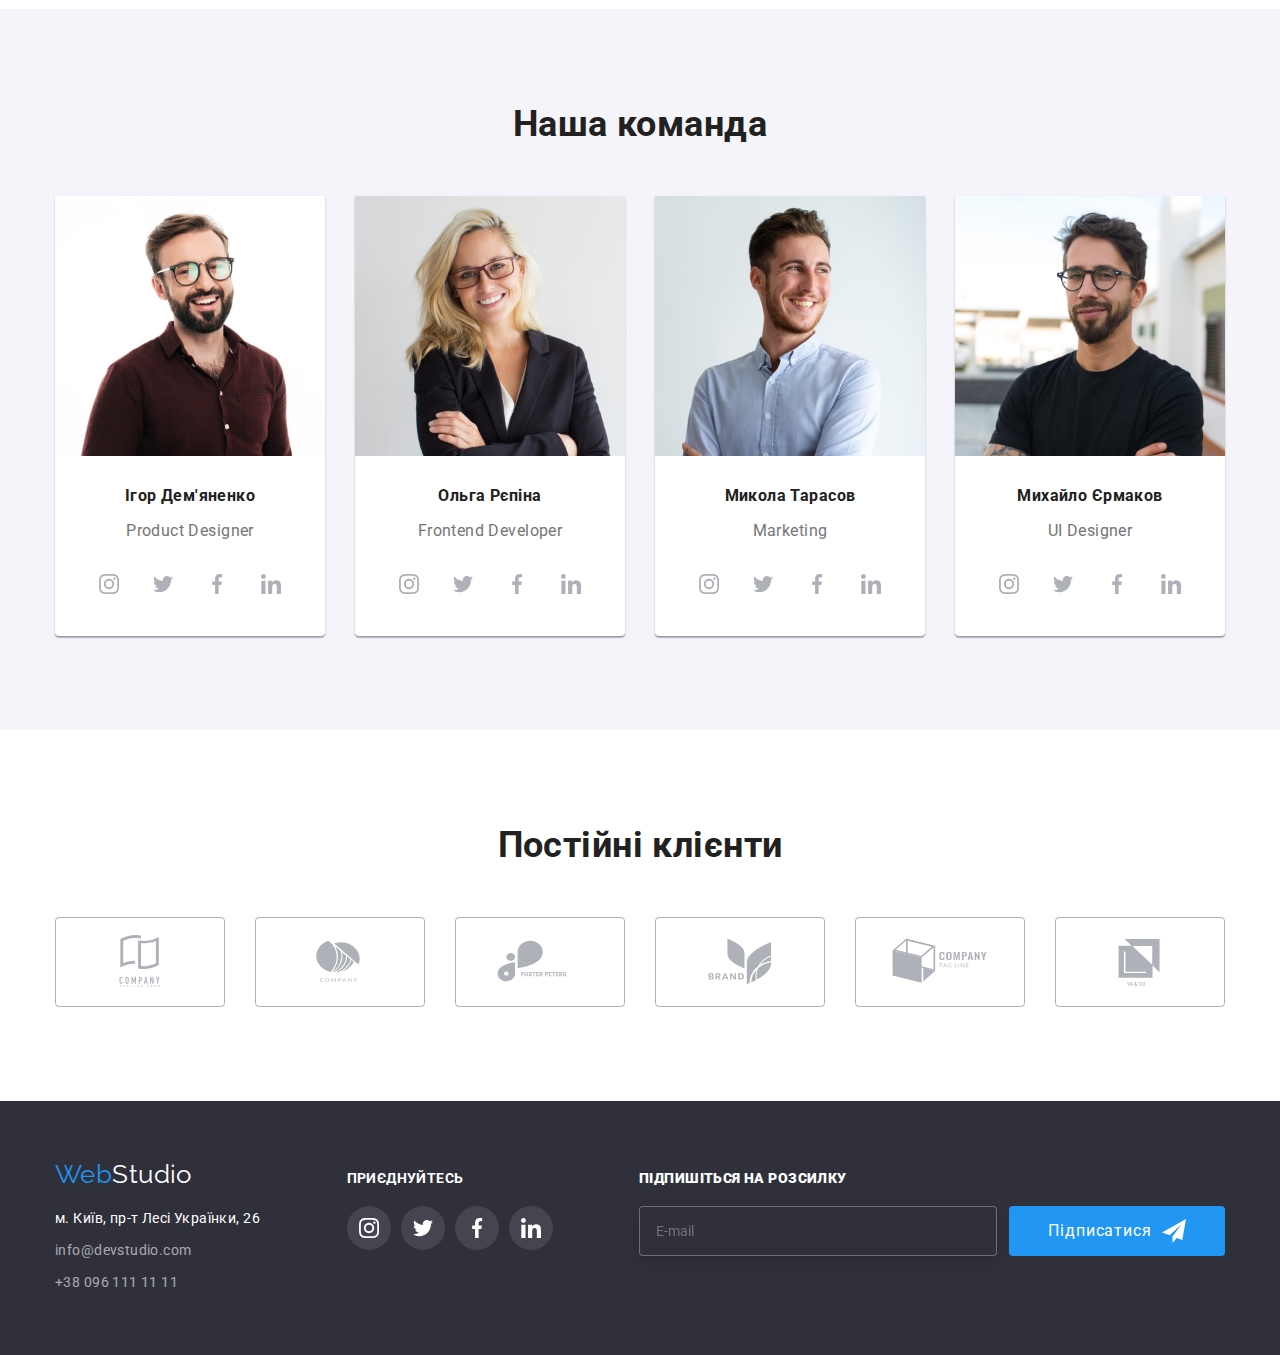
==== commit c15fd7d7: "finish sass" ====
--- a/index.html
+++ b/index.html
@@ -13,7 +13,7 @@
       rel="stylesheet"
       href="https://cdnjs.cloudflare.com/ajax/libs/modern-normalize/1.0.0/modern-normalize.min.css"
     />
-    <link rel="stylesheet" href="./css/styles.css" />
+    <link rel="stylesheet" href="./css/main.min.css "/>
   </head>
   <body>
     <header>
@@ -48,134 +48,140 @@
       <section class="hero section" >
         <div class="container">
           <h1 class="hero-cap">Ефективні рішення для вашого бізнесу</h1>
-          <button class="buttom-cap" type="button" data-modal-open >Замовити послугу</button>
+          <button class="btn-cap" type="button" data-modal-open >Замовити послугу</button>
         </div> 
          
       </section>
       <!-- вміння skill-->
-      <section class="section">
+      <section class=" skill section">
         <div class="container">
           <h2 hidden class="visually-hidden">вміння</h2>
-          <ul class="skill">
-            <li class="list-skill">
-              <div class="skill-list">
-                <svg class="skill-icon" width="65" height="70">
+          <ul class="skill__list">
+            <li class="skill__item">
+              <div class="skill__icon">
+                <svg class="skill__svg" width="65" height="70">
                  <use href="./images/icons.svg#antenna">
                  </use>
-               </svg>
+                </svg>
              </div>
-              <h3>УВАГА ДО ДЕТАЛЕЙ</h3>
-              <p>Ідейні міркування, і навіть початок повсякденної роботи з формування позиції.</p>
-            </li>
-            <li class="list-skill">
-              <div class="skill-list"><svg class="skill-icon" width="67" height="70">
+              <h3 class="skill__name">УВАГА ДО ДЕТАЛЕЙ</h3>
+              <p class="skill__description">Ідейні міркування, і навіть початок повсякденної роботи з формування позиції.</p>
+            </li>
+            <li class="skill__item">
+              <div class="skill__icon">
+                <svg class="skill__svg" width="67" height="70">
                 <use href="./images/icons.svg#clock">
                 </use>
-              </svg></div>
-              <h3>ПУНКТУАЛЬНІСТЬ</h3>
-              <p>Завдання організації, особливо рамки і місце навчання кадрів тягне у себе.</p>
-            </li>
-            <li class="list-skill">
-              <div class="skill-list"><svg class="skill-icon" width="70" height="53">
+                </svg>
+              </div>
+              <h3 class="skill__name">ПУНКТУАЛЬНІСТЬ</h3>
+              <p class="skill__description">Завдання організації, особливо рамки і місце навчання кадрів тягне у себе.</p>
+            </li>
+            <li class="skill__item">
+              <div class="skill__icon">
+                <svg class="skill__svg" width="70" height="53">
                 <use href="./images/icons.svg#diagram">
                 </use>
-              </svg></div>
-              <h3>ПЛАНУВАННЯ</h3>
-              <p>Так само консультація з широким активом значною мірою зумовлює.</p>
-            </li>
-            <li class="list-skill">
-              <div class="skill-list"><svg class="skill-icon" width="70" height="70">
+                </svg>
+              </div>
+              <h3 class="skill__name">ПЛАНУВАННЯ</h3>
+              <p class="skill__description">Так само консультація з широким активом значною мірою зумовлює.</p>
+            </li>
+            <li class="skill__item">
+              <div class="skill__icon">
+                <svg class="skill__svg" width="70" height="70">
                 <use href="./images/icons.svg#astronaut">
                 </use>
-              </svg></div>
-              <h3>СУЧАСНІ ТЕХНОЛОГІЇ</h3>
-
-              <p>Значимість цих проблем настільки очевидна, що реалізація планових завдань.</p>
+                </svg>
+              </div>
+              <h3 class="skill__name">СУЧАСНІ ТЕХНОЛОГІЇ</h3>
+              <p class="skill__description">Значимість цих проблем настільки очевидна, що реалізація планових завдань.</p>
             </li>
           </ul>
         </div>
       </section>
       <!-- Чим ми займаємось work-->
-      <section class="section-work section">
-        <div class="container">
-          <h2 class="section-title">Чим ми займаємось</h2>
-          <ul class="list-work">
-            <li class="list-item">
-              <div class="rute">
-                <img class="img"
+      <section class="work section">
+        <div class="work__section">
+          <h2 class="work__title">Чим ми займаємось</h2>
+          <ul class="work__list">
+            <li class="work__item">
+              <img class="work__img"
                src="./images/about-us/image-2.jpg" 
                width="370" height="294" 
-               alt="Робочий стіл" />
-              <div class="name">
+               alt="Робочий стіл" 
+               />
+              <div class="work__name">
                 <h3>Десктопні Додатки</h3>
               </div>
-              </div>
-            </li>
-            <li class="list-item">
-              <div class="rute">
-                <img class="img" 
+              
+            </li>
+            <li class="work__item">
+              
+                <img 
+                class="work__img" 
                 src="./images/about-us/image-1.jpg" 
                 width="370" height="294" 
                 alt="Створення макету за ноутбуком" />
-                <div class="name">
+                <div class="work__name">
                   <h3>мобільні Додатки</h3>
                 </div>
-              </div>
-            </li>
-            <li class="list-item">
-              <div class="rute">
+              
+            </li>
+            <li class="work__item">
+              
                <img
-                class="img"
+                class="work__img"
                 src="./images/about-us/image-3.jpg"
                 width="370"
                 height="294"
                 alt="Малювання на планшеті"
                />
-              <div class="name">
+              <div class="work__name">
                 <h3>дизайнерські рішення</h3>
               </div>
-              </div>
+              
             </li>
           </ul>
         </div>
       </section>
-      <!-- команда igor olga mikola mikhailo-->
-      <section class="section-team section">
+      <!-- команда  igor olga mikola mikhailo-->
+      <section class="team section">
         <div class="container">
-          <h2 class="section-title">Наша команда</h2>
-          <ul class="list-team">
-            <li class="list-name">
-              <img class="img" src="./images/team/image-4.jpg" width="270" height="260" alt="продукт дизайнер" />
-              <h3>Ігор Дем'яненко</h3>
-              <p>Product Designer</p>
-              <ul class="social-team">
-                <li class="social-item">
-                  <a class="social-link" href="https://instagram.com/" target="_blank" rel="noopener noreferrer" aria-label="instagram">
-                    <svg class="social-icon" width="20" height="20">
+          <h2 class="team__title">Наша команда</h2>
+          <ul class="team__list">
+            <li class="team__info">
+              <img class=" team__img" src="./images/team/image-4.jpg" width="270" height="260" alt="продукт дизайнер" />
+              <h3 class="team__name">Ігор Дем'яненко</h3>
+              <p class="team__profession">Product Designer</p>
+              <ul class="team__social">
+                <li class="team__item">
+                  <a class="team__link" href="https://instagram.com/" target="_blank" rel="noopener noreferrer" aria-label="instagram">
+                    <svg class="team__icon" width="20" height="20">
                       <use href="./images/icons.svg#instagram">
                       </use>
                    </svg>
                 </a>
                </li>
-               <li class="social-item">
-                  <a  class="social-link" href="https://twitter.com/" target="_blank" rel="noopener noreferrer" aria-label="twitter">
-                    <svg class="social-icon" width="20" height="20">
+               <li class="team__item">
+                  <a  class="team__link" href="https://twitter.com/" target="_blank" rel="noopener noreferrer" aria-label="twitter">
+                    <svg class="team__icon" width="20" height="20">
                       <use href="./images/icons.svg#twitter">
                       </use>
                    </svg>
                 </a>
                </li>
-               <li class="social-item">
-                  <a  class="social-link" href="https://www.facebook.com/" target="_blank" rel="noopener noreferrer" aria-label="facebook">
-                    <svg class="social-icon" width="20" height="20">
+               <li class="team__item">
+                  <a  class="team__link" href="https://www.facebook.com/" target="_blank" rel="noopener noreferrer" aria-label="facebook">
+                    <svg class="team__icon" width="20" height="20">
                       <use href="./images/icons.svg#facebook">
                       </use>
                    </svg>
                 </a>
                </li>
-               <li class="social-item">
-                  <a  class="social-link" href="https://www.linkedin.com/" target="_blank" rel="noopener noreferrer" aria-label="linkedin">
-                    <svg class="social-icon" width="20" height="20">
+               <li class="team__item">
+                  <a  class="team__link" href="https://www.linkedin.com/" target="_blank" rel="noopener noreferrer" aria-label="linkedin">
+                    <svg class="team__icon" width="20" height="20">
                       <use href="./images/icons.svg#linkedin">
                       </use>
                    </svg>
@@ -183,38 +189,38 @@
                </li> 
               </ul>
             </li>
-            <li class="list-name">
-              <img class="img" src="./images/team/image-5.jpg" width="270" height="260" alt="програміст" />
-              <h3>Ольга Рєпіна</h3>
-              <p>Frontend Developer</p>
-              <ul class="social-team">
+            <li class="team__info">
+              <img class="team__img" src="./images/team/image-5.jpg" width="270" height="260" alt="програміст" />
+              <h3 class="team__name">Ольга Рєпіна</h3>
+              <p class="team__profession">Frontend Developer</p>
+              <ul class="team__social">
                 <li class="social-item">
-                  <a class="social-link" href="https://instagram.com/" target="_blank" rel="noopener noreferrer" aria-label="instagram">
-                    <svg class="social-icon" width="20" height="20">
+                  <a class="team__link" href="https://instagram.com/" target="_blank" rel="noopener noreferrer" aria-label="instagram">
+                    <svg class="team__icon" width="20" height="20">
                       <use href="./images/icons.svg#instagram">
                       </use>
                    </svg>
                 </a>
                </li>
-               <li class="social-item">
-                  <a  class="social-link" href="https://twitter.com/" target="_blank" rel="noopener noreferrer" aria-label="instagram">
-                    <svg class="social-icon" width="20" height="20">
+               <li class="team__item">
+                  <a  class="team__link" href="https://twitter.com/" target="_blank" rel="noopener noreferrer" aria-label="instagram">
+                    <svg class="team__icon" width="20" height="20">
                       <use href="./images/icons.svg#twitter">
                       </use>
                    </svg>
                 </a>
                </li>
-               <li class="social-item">
-                  <a  class="social-link" href="https://www.facebook.com/" target="_blank" rel="noopener noreferrer" aria-label="instagram">
-                    <svg class="social-icon" width="20" height="20">
+               <li class="team__item">
+                  <a  class="team__link" href="https://www.facebook.com/" target="_blank" rel="noopener noreferrer" aria-label="instagram">
+                    <svg class="team__icon" width="20" height="20">
                       <use href="./images/icons.svg#facebook">
                       </use>
                    </svg>
                 </a>
                </li>
-               <li class="social-item">
-                  <a  class="social-link" href="https://www.linkedin.com/" target="_blank" rel="noopener noreferrer" aria-label="instagram">
-                    <svg class="social-icon" width="20" height="20">
+               <li class="team__item">
+                  <a  class="team__link" href="https://www.linkedin.com/" target="_blank" rel="noopener noreferrer" aria-label="instagram">
+                    <svg class="team__icon" width="20" height="20">
                       <use href="./images/icons.svg#linkedin">
                       </use>
                    </svg>
@@ -222,38 +228,38 @@
                </li> 
               </ul>
             </li>
-            <li class="list-name">
-              <img class="img" src="./images/team/image-6.jpg" width="270" height="260" alt="маркетолог" />
-              <h3>Микола Тарасов</h3>
-              <p>Marketing</p>
-              <ul class="social-team">
-                <li class="social-item">
-                  <a class="social-link" href="https://instagram.com/" target="_blank" rel="noopener noreferrer" aria-label="instagram">
-                    <svg class="social-icon" width="20" height="20">
+            <li class="team__info">
+              <img class="team__img" src="./images/team/image-6.jpg" width="270" height="260" alt="маркетолог" />
+              <h3 class="team__name">Микола Тарасов</h3>
+              <p class="team__profession">Marketing</p>
+              <ul class="team__social">
+                <li class="team__item">
+                  <a class="team__link" href="https://instagram.com/" target="_blank" rel="noopener noreferrer" aria-label="instagram">
+                    <svg class="team__icon" width="20" height="20">
                       <use href="./images/icons.svg#instagram">
                       </use>
                    </svg>
                 </a>
                </li>
-               <li class="social-item">
-                  <a  class="social-link" href="https://twitter.com/" target="_blank" rel="noopener noreferrer" aria-label="instagram">
-                    <svg class="social-icon" width="20" height="20">
+               <li class="team__item">
+                  <a  class="team__link" href="https://twitter.com/" target="_blank" rel="noopener noreferrer" aria-label="instagram">
+                    <svg class="team__icon" width="20" height="20">
                       <use href="./images/icons.svg#twitter">
                       </use>
                    </svg>
                 </a>
                </li>
-               <li class="social-item">
-                  <a  class="social-link" href="https://www.facebook.com/" target="_blank" rel="noopener noreferrer" aria-label="instagram">
-                    <svg class="social-icon" width="20" height="20">
+               <li class="team__item">
+                  <a  class="team__link" href="https://www.facebook.com/" target="_blank" rel="noopener noreferrer" aria-label="instagram">
+                    <svg class="team__icon" width="20" height="20">
                       <use href="./images/icons.svg#facebook">
                       </use>
                    </svg>
                 </a>
                </li>
-               <li class="social-item">
-                  <a  class="social-link" href="https://www.linkedin.com/" target="_blank" rel="noopener noreferrer" aria-label="instagram">
-                    <svg class="social-icon" width="20" height="20">
+               <li class="team__item">
+                  <a  class="team__link" href="https://www.linkedin.com/" target="_blank" rel="noopener noreferrer" aria-label="instagram">
+                    <svg class="team__icon" width="20" height="20">
                       <use href="./images/icons.svg#linkedin">
                       </use>
                    </svg>
@@ -261,38 +267,38 @@
                </li> 
               </ul>
             </li>
-            <li class="list-name">
-              <img class="img" src="./images/team/image-7.jpg" width="270" height="260" alt="дизайнер" />
-              <h3>Михайло Єрмаков</h3>
-              <p>UI Designer</p>
-              <ul class="social-team">
-                <li class="social-item">
-                  <a class="social-link" href="https://instagram.com/" target="_blank" rel="noopener noreferrer" aria-label="instagram">
-                    <svg class="social-icon" width="20" height="20">
+            <li class="team__info">
+              <img class="team__img" src="./images/team/image-7.jpg" width="270" height="260" alt="дизайнер" />
+              <h3 class="team__name">Михайло Єрмаков</h3>
+              <p class="team__profession">UI Designer</p>
+              <ul class="team__social">
+                <li class="team__item">
+                  <a class="team__link" href="https://instagram.com/" target="_blank" rel="noopener noreferrer" aria-label="instagram">
+                    <svg class="team__icon" width="20" height="20">
                       <use href="./images/icons.svg#instagram">
                       </use>
                    </svg>
                 </a>
                </li>
-               <li class="social-item">
-                  <a  class="social-link" href="https://twitter.com/" target="_blank" rel="noopener noreferrer" aria-label="instagram">
-                    <svg class="social-icon" width="20" height="20">
+               <li class="team__item">
+                  <a  class="team__link" href="https://twitter.com/" target="_blank" rel="noopener noreferrer" aria-label="instagram">
+                    <svg class="team__icon" width="20" height="20">
                       <use href="./images/icons.svg#twitter">
                       </use>
                    </svg>
                 </a>
                </li>
-               <li class="social-item">
-                  <a  class="social-link" href="https://www.facebook.com/" target="_blank" rel="noopener noreferrer" aria-label="instagram">
-                    <svg class="social-icon" width="20" height="20">
+               <li class="team__item">
+                  <a  class="team__link" href="https://www.facebook.com/" target="_blank" rel="noopener noreferrer" aria-label="instagram">
+                    <svg class="team__icon" width="20" height="20">
                       <use href="./images/icons.svg#facebook">
                       </use>
                    </svg>
                 </a>
                </li>
-               <li class="social-item">
-                  <a class="social-link" href="https://www.linkedin.com/" target="_blank" rel="noopener noreferrer" aria-label="instagram">
-                    <svg class="social-icon" width="20" height="20">
+               <li class="team__item">
+                  <a class="team__link" href="https://www.linkedin.com/" target="_blank" rel="noopener noreferrer" aria-label="instagram">
+                    <svg class="team__icon" width="20" height="20">
                       <use href="./images/icons.svg#linkedin">
                       </use>
                    </svg>
@@ -306,7 +312,7 @@
       <!-- постійні клієнти-->
       <section class="clients section">
         <div class="container ">
-          <h2 class="section-title">Постійні клієнти</h2>
+          <h2 class="clients__title">Постійні клієнти</h2>
           <ul class="clients-item">
             <li class="clients-list">
               <a class="clients-link" href="" target="_blank" rel="noopener noreferrer" aria-label="">
--- a/css/main.min.css
+++ b/css/main.min.css
@@ -0,0 +1 @@
+:root{--text: #212121;--background: #ffffff;--color-p: #757575;--color-but: #2196f3;--color-but: #2196f3;--active-but: #188ce8;--icon-color: #afb1b8;--bg-svg: #F5F4FA;--bg-color-90: rgba(33, 150, 243, 90%);--bg-backdrop: #0000001A;--timing-function: cubic-bezier(0.4, 0, 0.2, 1);--input-border: #21212133;--color-textarea: rgba(117, 117, 117, 0.5)}.visually-hidden{position:absolute;width:1px;height:1px;margin:-1px;border:0;padding:0;white-space:nowrap;-webkit-clip-path:inset(100%);clip-path:inset(100%);clip:rect(0 0 0 0);overflow:hidden}body{color:var(--text);background-color:var(--background);font-family:"roboto";letter-spacing:.03em;font-size:14px}.section{padding-top:94px;padding-bottom:94px}p{color:var(--color-p)}span{color:var(--color-but)}a{text-decoration:none}h1,h2,h3,h4,h5,h6,p{margin:0}ul{list-style-type:none;margin:0;padding:0}.container{width:1200px;margin:0 auto;padding:0 15px 0 15px}.btn-cap{color:var(--background);font-size:16px;width:216px;height:50px;background-color:var(--color-but);border-radius:4px;border:0;letter-spacing:.06em;margin:0 auto;display:block;cursor:pointer}.btn-cap:active{background-color:var(--active-but)}.btn-close{-webkit-transition-duration:250ms;transition-duration:250ms;-webkit-transition-timing-function:var(--timing-function);transition-timing-function:var(--timing-function);-webkit-transition-property:fill;transition-property:fill}.btn-close:hover,.btn-close:focus{fill:var(--color-but)}.modal-btn{color:var(--background);font-size:16px;width:216px;height:50px;background-color:var(--color-but);border-radius:4px;border:0;letter-spacing:.06em;margin:0 auto;display:-webkit-box;display:-ms-flexbox;display:flex;-webkit-box-align:center;-ms-flex-align:center;align-items:center;-webkit-box-pack:center;-ms-flex-pack:center;justify-content:center;cursor:pointer}.list-btn{display:-webkit-box;display:-ms-flexbox;display:flex;-webkit-box-pack:center;-ms-flex-pack:center;justify-content:center;gap:8px;margin-bottom:50px}.list-btn [type=button]{height:38px;background-color:#f5f4fa;border-radius:4px;border:0;font-size:16px;padding:6px 22px;cursor:pointer;-webkit-transition-property:color,background-color,-webkit-box-shadow;transition-property:color,background-color,-webkit-box-shadow;transition-property:color,background-color,box-shadow;transition-property:color,background-color,box-shadow,-webkit-box-shadow;-webkit-transition-duration:250ms;transition-duration:250ms;-webkit-transition-timing-function:var(--timing-function);transition-timing-function:var(--timing-function)}.list-btn [type=button]:hover,.list-btn [type=button]:focus{background-color:var(--active-but);color:var(--background);-webkit-box-shadow:0px 3px 1px rgba(0,0,0,.1019607843),0px 1px 2px rgba(0,0,0,.0784313725),0px 2px 2px rgba(0,0,0,.1215686275);box-shadow:0px 3px 1px rgba(0,0,0,.1019607843),0px 1px 2px rgba(0,0,0,.0784313725),0px 2px 2px rgba(0,0,0,.1215686275)}.tg-btn{color:var(--background);font-size:16px;width:216px;height:50px;background-color:var(--color-but);border-radius:4px;border:0;letter-spacing:.06em;margin:0 auto;display:-webkit-box;display:-ms-flexbox;display:flex;-webkit-box-align:center;-ms-flex-align:center;align-items:center;-webkit-box-pack:center;-ms-flex-pack:center;justify-content:center;cursor:pointer;gap:10px}.icon-contacts{display:-webkit-box;display:-ms-flexbox;display:flex;-webkit-box-align:center;-ms-flex-align:center;align-items:center;gap:10px;fill:var(--color-p);-webkit-transition-property:color;transition-property:color;-webkit-transition-duration:250ms;transition-duration:250ms;-webkit-transition-timing-function:var(--timing-function);transition-timing-function:var(--timing-function)}.icon-contacts:hover .icon-tap,.icon-contacts:focus .icon-tap{fill:var(--color-but)}.icon-tap{-webkit-transition-property:color;transition-property:color;-webkit-transition-duration:250ms;transition-duration:250ms;-webkit-transition-timing-function:var(--timing-function);transition-timing-function:var(--timing-function)}.icon-tap:hover,.icon-tap:focus{fill:var(--color-but)}.icon-unchecked{opacity:1}.icon-unchecked:focus,.icon-checked:focus{fill:var(--color-but)}.icon-checked{opacity:0;-webkit-transition:opacity 250ms var(--timing-function);transition:opacity 250ms var(--timing-function);fill:var(--color-but)}.aggre-licence:checked+.icon-licence .icon-checked{background-color:var(--active-but);opacity:1}.aggre-licence:checked+.icon-licence .icon-unchecked{fill:var(--active-but)}.icon-licence:checked .icon-unchecked{background-color:var(--active-but)}.icon-licence:focus{fill:var(--active-but)}.clients-icon{fill:currentColor;-webkit-transition-property:fill;transition-property:fill;-webkit-transition-duration:250ms;transition-duration:250ms;-webkit-transition-timing-function:var(--timing-function);transition-timing-function:var(--timing-function)}ul .clients-link:hover .clients-icon,ul .clients-link:focus .clients-icon{fill:var(--color-but)}.form-icon{position:absolute;bottom:11px;left:14px;-webkit-transition:fill 250ms var(--timing-function);transition:fill 250ms var(--timing-function)}.form-icon:focus,.form-icon:hover{border-color:var(--input-border)}.input:focus+.form-icon{fill:var(--color-but)}.border{border-right-color:#eee;border-right-style:solid;border-right-width:1px;border-bottom-color:#eee;border-bottom-style:solid;border-bottom-width:1px;border-left-color:#eee;border-left-style:solid;border-left-width:1px;padding-top:30px;padding-bottom:20px}.border p{font-size:16px;line-height:1.9;text-align:left;margin-left:24px}.footer{background-color:#2f303a;color:var(--background);padding-top:60px;padding-bottom:60px}.footer h2{font-weight:700;font-style:normal;font-size:14px;line-height:16px;letter-spacing:.03em;text-transform:uppercase;margin-bottom:20px}.footer-link{display:-webkit-box;display:-ms-flexbox;display:flex;fill:var(--background);width:44px;height:44px;border-radius:50%;-webkit-box-align:center;-ms-flex-align:center;align-items:center;-webkit-box-pack:center;-ms-flex-pack:center;justify-content:center;background-color:rgba(255,255,255,.1);-webkit-transition-property:background-color;transition-property:background-color;-webkit-transition-duration:250ms;transition-duration:250ms;-webkit-transition-timing-function:var(--timing-function);transition-timing-function:var(--timing-function)}ul .footer-link:hover,ul .footer-link:focus{fill:var(--background);background-color:var(--color-but)}.footer-email{display:inline-block;font-weight:700;font-style:normal;font-size:14px;line-height:16px;letter-spacing:.03em;text-transform:uppercase;margin-bottom:20px}.footer-label{cursor:pointer;outline:rgba(0,0,0,0);width:358px;height:50px;padding-left:16px;background-color:#2f303a;color:var(--background);border:1px solid rgba(255,255,255,.3);-webkit-filter:drop-shadow(0px 4px 4px rgba(0, 0, 0, 0.15));filter:drop-shadow(0px 4px 4px rgba(0, 0, 0, 0.15));border-radius:4px;-webkit-transition:border-color 250ms var(--timing-function);transition:border-color 250ms var(--timing-function)}.footer-label:focus{border:1px solid var(--color-but)}.footer-container{display:-webkit-box;display:-ms-flexbox;display:flex;-webkit-box-align:baseline;-ms-flex-align:baseline;align-items:baseline;-webkit-box-pack:justify;-ms-flex-pack:justify;justify-content:space-between}footer [href="./index.html"]{display:block;color:var(--background);font-size:26px;line-height:1;font-family:"raleway";margin-bottom:20px}footer [href="mailto:info@devstudio.com"],footer [href="tel:+380961111111"]{font-style:normal;line-height:1.7;color:rgba(255,255,255,.6);-webkit-transition-timing-function:var(--timing-function);transition-timing-function:var(--timing-function);-webkit-transition-duration:250ms;transition-duration:250ms;-webkit-transition-property:color;transition-property:color}footer [href="https://goo.gl/maps/d5CcS2hFM6yTFQRFA"]{font-style:normal;line-height:1.7;color:var(--background)}.social-footer{display:-webkit-box;display:-ms-flexbox;display:flex;gap:10px}.socaial-footer{display:-webkit-box;display:-ms-flexbox;display:flex;gap:70px}.add-email{display:-webkit-box;display:-ms-flexbox;display:flex;-webkit-box-align:center;-ms-flex-align:center;align-items:center;gap:12px}.link-address{display:-webkit-box;display:-ms-flexbox;display:flex}.list-contacts{display:-webkit-box;display:-ms-flexbox;display:flex;-webkit-box-orient:vertical;-webkit-box-direction:normal;-ms-flex-direction:column;flex-direction:column;gap:8px}header{border-bottom:2px solid #ececec;padding-top:3px;padding-bottom:3px}.header-container{display:-webkit-box;display:-ms-flexbox;display:flex;-webkit-box-align:center;-ms-flex-align:center;align-items:center}.header-nav-link{display:block;padding-top:28px;padding-bottom:28px}.main-list{display:-webkit-box;display:-ms-flexbox;display:flex;gap:50px}.main-list a{color:var(--text);font-weight:500;letter-spacing:.02em;-webkit-transition-property:color;transition-property:color;-webkit-transition-duration:250ms;transition-duration:250ms;-webkit-transition-timing-function:var(--timing-function);transition-timing-function:var(--timing-function)}.main-list a:hover,.main-list a:focus{color:var(--color-but)}.nav{margin-right:auto}.nav.active{color:var(--color-but)}.nav.active::after{content:"";display:block;width:100%;height:4px;background-color:var(--color-but);position:absolute;bottom:-5px;right:0;border-radius:2px}ul [href="mailto:info@devstudio.com"]:hover,ul [href="mailto:info@devstudio.com"]:focus,ul [href="tel:+380961111111"]:hover,ul [href="tel:+380961111111"]:focus{color:var(--color-but)}[href="/"]{color:var(--text);font-size:26px;line-height:1.2;font-family:"raleway";margin-right:93px}.list-address{display:-webkit-box;display:-ms-flexbox;display:flex;-webkit-box-align:center;-ms-flex-align:center;align-items:center;gap:50px}.list-address a{color:var(--color-p);letter-spacing:.02em;padding-top:28px;padding-bottom:28px;font-weight:500}.list-item{-webkit-box-pack:center;-ms-flex-pack:center;justify-content:center;position:relative}.hero{background-color:#2f303a;padding:200px 0;background-image:-webkit-gradient(linear, left top, right top, from(rgba(47, 48, 58, 0.4)), to(rgba(47, 48, 58, 0.4))),url(../images/bg-img.jpg);background-image:linear-gradient(to right, rgba(47, 48, 58, 0.4) 0%, rgba(47, 48, 58, 0.4) 100%),url(../images/bg-img.jpg);background-repeat:no-repeat;background-position:center;background-size:cover;max-width:1600px;margin:0 auto}.hero-cap{color:var(--background);font-weight:900;font-size:44px;line-height:1.4;text-align:center;letter-spacing:.06em;text-transform:uppercase;margin-bottom:40px;width:696px;margin-left:auto;margin-right:auto}.skill__list{display:-webkit-box;display:-ms-flexbox;display:flex;gap:30px}.skill h2{left:617px;font-size:36px;line-height:1.2;text-align:center}.skill__item{width:270px;display:inline-block;gap:10px}.skill__name{line-height:1.1;font-size:14px;margin-bottom:10px}.skill__description{line-height:1.7}.skill-item{display:-webkit-box;display:-ms-flexbox;display:flex;gap:30px}.skill__svg{background-color:var(--bg-svg)}.skill__icon{display:-webkit-box;display:-ms-flexbox;display:flex;background-color:var(--bg-svg);height:120px;-webkit-box-align:center;-ms-flex-align:center;align-items:center;-webkit-box-pack:center;-ms-flex-pack:center;justify-content:center;border-radius:4px;margin-bottom:30px}.work{padding-top:0}.work__list{display:-webkit-box;display:-ms-flexbox;display:flex;gap:30px}.work__title{font-size:36px;line-height:1.2;text-align:center;color:var(--text);margin-bottom:50px}.work__section{width:1200px;margin:0 auto;padding:0 15px 0 15px}.work__item{-webkit-box-pack:center;-ms-flex-pack:center;justify-content:center;position:relative}.work__name{display:-webkit-box;display:-ms-flexbox;display:flex;-webkit-box-align:center;-ms-flex-align:center;align-items:center;-webkit-box-pack:center;-ms-flex-pack:center;justify-content:center;position:absolute;bottom:0;right:0;color:var(--background);background-color:rgba(47,48,58,.8);width:100%;height:70px;text-transform:uppercase}.work__img{display:block;max-width:100%;height:auto}.team{background-color:#f5f4fa}.team__social{display:-webkit-box;display:-ms-flexbox;display:flex;gap:10px;-webkit-box-pack:center;-ms-flex-pack:center;justify-content:center;padding-bottom:30px}.team__info{background-color:var(--background);-webkit-box-shadow:0px 1px 3px rgba(0,0,0,.1215686275),0px 1px 1px rgba(0,0,0,.1411764706),0px 2px 1px rgba(0,0,0,.2);box-shadow:0px 1px 3px rgba(0,0,0,.1215686275),0px 1px 1px rgba(0,0,0,.1411764706),0px 2px 1px rgba(0,0,0,.2);border-radius:0px 0px 4px 4px}.team__list{display:-webkit-box;display:-ms-flexbox;display:flex;gap:30px}.team__name{font-size:16px;line-height:1.2;text-align:center;padding-top:30px;margin-bottom:10px}.team__profession{font-size:16px;line-height:1.9;text-align:center;margin-bottom:16px}.team__img{display:block;max-width:100%;height:auto}.team__link{display:-webkit-box;display:-ms-flexbox;display:flex;fill:var(--icon-color);width:44px;height:44px;border-radius:50%;-webkit-box-align:center;-ms-flex-align:center;align-items:center;-webkit-box-pack:center;-ms-flex-pack:center;justify-content:center;background-color:rgba(255,255,255,.1);-webkit-transition-property:fill,background-color;transition-property:fill,background-color;-webkit-transition-duration:250ms;transition-duration:250ms;-webkit-transition-timing-function:var(--timing-function);transition-timing-function:var(--timing-function)}.team__link:hover,.team__link:focus{fill:var(--background);background-color:var(--color-but)}.team__title{font-size:36px;line-height:1.2;text-align:center;color:var(--text);margin-bottom:50px}.clients-item{display:-webkit-box;display:-ms-flexbox;display:flex;-webkit-box-pack:center;-ms-flex-pack:center;justify-content:center;gap:30px}.clients-list{width:170px;height:90px}.clients__title{font-size:36px;line-height:1.2;text-align:center;color:var(--text);margin-bottom:50px}.clients-link{display:-webkit-box;display:-ms-flexbox;display:flex;border:1px solid #afb1b8;border-radius:4px;-webkit-box-align:center;-ms-flex-align:center;align-items:center;-webkit-box-pack:center;-ms-flex-pack:center;justify-content:center;width:100%;height:100%;color:var(--icon-color);-webkit-transition-duration:250ms;transition-duration:250ms;-webkit-transition-property:border;transition-property:border;-webkit-transition-timing-function:var(--timing-function);transition-timing-function:var(--timing-function)}.clients-link:hover,.clients-link:focus{border-color:var(--color-but)}.products{padding-top:0;display:-webkit-box;display:-ms-flexbox;display:flex;-webkit-box-align:center;-ms-flex-align:center;align-items:center;-webkit-box-pack:center;-ms-flex-pack:center;justify-content:center;-ms-flex-wrap:wrap;flex-wrap:wrap;gap:30px}.products h2{font-size:18px;line-height:2;text-align:left;margin:0 0px 4px 24px;letter-spacing:.06em;color:var(--text)}.products .list-products:hover,.products .list-products:focus{-webkit-box-shadow:0px 1px 1px rgba(0,0,0,.1215686275),0px 4px 4px rgba(0,0,0,.0588235294),1px 4px 6px rgba(0,0,0,.1607843137);box-shadow:0px 1px 1px rgba(0,0,0,.1215686275),0px 4px 4px rgba(0,0,0,.0588235294),1px 4px 6px rgba(0,0,0,.1607843137)}.products li{width:370px;letter-spacing:.06em}.list-products{display:inline-block;-webkit-transition-property:-webkit-box-shadow;transition-property:-webkit-box-shadow;transition-property:box-shadow;transition-property:box-shadow, -webkit-box-shadow;-webkit-transition-duration:250ms;transition-duration:250ms;-webkit-transition-timing-function:var(--timing-function);transition-timing-function:var(--timing-function)}.section .list-products:hover{-webkit-box-shadow:0px 1px 1px rgba(0,0,0,.1215686275),0px 4px 4px rgba(0,0,0,.0588235294),1px 4px 6px rgba(0,0,0,.1607843137);box-shadow:0px 1px 1px rgba(0,0,0,.1215686275),0px 4px 4px rgba(0,0,0,.0588235294),1px 4px 6px rgba(0,0,0,.1607843137)}.overlay{-webkit-transform:translateY(100%);transform:translateY(100%);display:-webkit-box;display:-ms-flexbox;display:flex;-webkit-box-align:center;-ms-flex-align:center;align-items:center;-webkit-box-pack:center;-ms-flex-pack:center;justify-content:center;position:absolute;top:0;left:0;background-color:var(--bg-color-90);width:100%;height:100%;padding:63px 24px;letter-spacing:.03em;font-size:18px;-webkit-transition-property:-webkit-transform;transition-property:-webkit-transform;transition-property:transform;transition-property:transform, -webkit-transform;-webkit-transition-duration:250ms;transition-duration:250ms;-webkit-transition-timing-function:var(--timing-function);transition-timing-function:var(--timing-function)}.overlay__desc{letter-spacing:.03em;font-size:18px;color:var(--background);line-height:1.5555555556}li:hover .overlay{-webkit-transform:translateY(0);transform:translateY(0)}.team-thumb{position:relative;overflow:hidden}.border p{font-size:16px;line-height:1.9;text-align:left;margin-left:24px}.modal{padding:40px 41px;position:absolute;top:50%;left:50%;width:528px;-webkit-transform:translate(-50%, -50%);transform:translate(-50%, -50%);-webkit-transition-property:opacity,visibility;transition-property:opacity,visibility;background-color:var(--background);-webkit-box-shadow:0px 1px 3px rgba(0,0,0,.12),0px 1px 1px rgba(0,0,0,.14),0px 2px 1px rgba(0,0,0,.2);box-shadow:0px 1px 3px rgba(0,0,0,.12),0px 1px 1px rgba(0,0,0,.14),0px 2px 1px rgba(0,0,0,.2);border-radius:4px}.label-contacts{position:relative;margin-bottom:10px}.form-contacts{margin-bottom:4px}textarea{display:block;resize:none;width:100%;height:120px;padding:12px 16px;cursor:pointer;outline:rgba(0,0,0,0);border-radius:4px;border:1px solid var(--input-border);-webkit-transition:border-color 250ms var(--timing-function);transition:border-color 250ms var(--timing-function)}textarea::-webkit-input-placeholder{color:var(--color-textarea);font-size:12px}textarea::-moz-placeholder{color:var(--color-textarea);font-size:12px}textarea:-ms-input-placeholder{color:var(--color-textarea);font-size:12px}textarea::-ms-input-placeholder{color:var(--color-textarea);font-size:12px}textarea::placeholder{color:var(--color-textarea);font-size:12px}textarea:focus{border:1px solid var(--color-but)}.textarea-contacts{margin-bottom:20px}.input{position:relative;width:100%;height:40px;border:1px solid var(--input-border);border-radius:4px;cursor:pointer;padding-left:42px;outline:rgba(0,0,0,0);-webkit-transition:border-color 250ms var(--timing-function);transition:border-color 250ms var(--timing-function)}.input:focus{border:1px solid var(--color-but)}.strong-list{display:-webkit-box;display:-ms-flexbox;display:flex;margin-bottom:4px;font-size:12px;letter-spacing:.01em;color:var(--color-p);font-weight:400;line-height:1.1666666667}.strong-title{display:-webkit-box;display:-ms-flexbox;display:flex;-webkit-box-pack:center;-ms-flex-pack:center;justify-content:center;font-size:20px;line-height:1.15;margin-bottom:12px}.strong-licence{color:var(--color-p);line-height:1.7142857143;font-weight:400;-webkit-user-select:none;-moz-user-select:none;-ms-user-select:none;user-select:none}.strong-licence a{text-decoration:underline;color:var(--color-but)}.licence{margin-bottom:30px;display:-webkit-box;display:-ms-flexbox;display:flex;-webkit-box-align:center;-ms-flex-align:center;align-items:center;-webkit-box-pack:center;-ms-flex-pack:center;justify-content:center;gap:9px}.backdrop{position:fixed;top:0;left:0;width:100%;height:100%;background-color:var(--bg-backdrop);-webkit-transition-property:opacity,visibility;transition-property:opacity,visibility;-webkit-transition-duration:250ms;transition-duration:250ms;-webkit-transition-timing-function:var(--timing-function);transition-timing-function:var(--timing-function)}.backdrop.is-hidden{opacity:0;pointer-events:none;visibility:hidden}.backdrop [type=button]{position:absolute;top:8px;right:8px;width:30px;height:30px;border:1px solid rgba(0,0,0,.1);border-radius:50%;padding:0;display:-webkit-box;display:-ms-flexbox;display:flex;-webkit-box-align:center;-ms-flex-align:center;align-items:center;-webkit-box-pack:center;-ms-flex-pack:center;justify-content:center;background-color:var(--background);cursor:pointer}/*# sourceMappingURL=main.min.css.map */